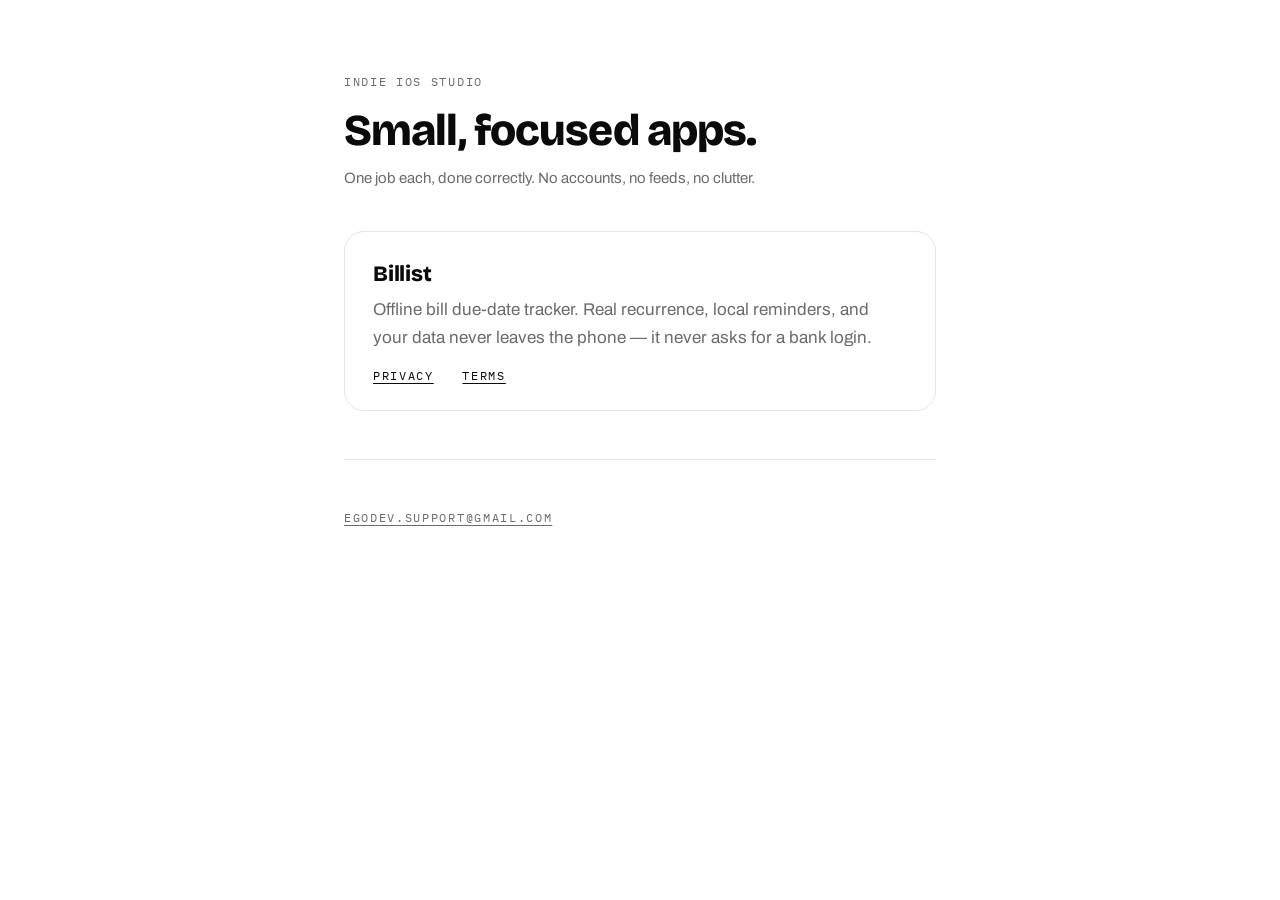
==== index.html @ c688ab7a "Studio legal site: landing + Billist privacy/terms Co-Authored-By: Claude Fable 5 <noreply@anthropic" ====
<!doctype html>
<html lang="en">
<head>
  <meta charset="utf-8" />
  <meta name="viewport" content="width=device-width, initial-scale=1" />
  <title>Jason — Apps</title>
  <meta name="description" content="Small, focused iOS apps. No accounts, no clutter." />
  <link rel="preconnect" href="https://fonts.googleapis.com" />
  <link rel="preconnect" href="https://fonts.gstatic.com" crossorigin />
  <link href="https://fonts.googleapis.com/css2?family=Archivo:wght@400;500&family=Bricolage+Grotesque:wght@800&family=IBM+Plex+Mono:wght@500&display=swap" rel="stylesheet" />
  <link rel="stylesheet" href="/style.css" />
</head>
<body>
  <main>
    <p class="kicker">Indie iOS Studio</p>
    <h1>Small, focused apps.</h1>
    <p class="meta">One job each, done correctly. No accounts, no feeds, no clutter.</p>

    <div class="app">
      <h2>Billist</h2>
      <p>Offline bill due-date tracker. Real recurrence, local reminders, and your data never leaves the phone — it never asks for a bank login.</p>
      <nav>
        <a href="/billist/privacy/">Privacy</a>
        <a href="/billist/terms/">Terms</a>
      </nav>
    </div>

    <hr />
    <footer>
      <a href="mailto:egodev.support@gmail.com">egodev.support@gmail.com</a>
    </footer>
  </main>
</body>
</html>
---- style.css ----
/* Studio legal/landing pages — monochrome, mirrors the app design language. */

:root {
  --bg: #ffffff;
  --ink: #0a0a0a;
  --muted: #6b6b6b;
  --rule: #e5e5e5;
}

@media (prefers-color-scheme: dark) {
  :root {
    --bg: #000000;
    --ink: #f5f5f5;
    --muted: #9a9a9a;
    --rule: #222222;
  }
}

* {
  box-sizing: border-box;
}

body {
  margin: 0;
  background: var(--bg);
  color: var(--ink);
  font-family: 'Archivo', system-ui, -apple-system, sans-serif;
  font-size: 17px;
  line-height: 1.65;
  -webkit-font-smoothing: antialiased;
}

main {
  max-width: 640px;
  margin: 0 auto;
  padding: 72px 24px 96px;
}

.kicker {
  font-family: 'IBM Plex Mono', monospace;
  font-size: 12px;
  letter-spacing: 0.14em;
  text-transform: uppercase;
  color: var(--muted);
  margin: 0 0 16px;
}

h1 {
  font-family: 'Bricolage Grotesque', sans-serif;
  font-weight: 800;
  font-size: 44px;
  line-height: 1.05;
  letter-spacing: -0.02em;
  margin: 0 0 12px;
}

h2 {
  font-family: 'Bricolage Grotesque', sans-serif;
  font-weight: 800;
  font-size: 22px;
  letter-spacing: -0.01em;
  margin: 44px 0 8px;
}

p, li {
  color: var(--ink);
}

.meta {
  color: var(--muted);
  font-size: 15px;
  margin: 0 0 40px;
}

a {
  color: inherit;
  text-underline-offset: 3px;
}

hr {
  border: 0;
  border-top: 1px solid var(--rule);
  margin: 48px 0;
}

footer {
  font-family: 'IBM Plex Mono', monospace;
  font-size: 12px;
  letter-spacing: 0.14em;
  text-transform: uppercase;
  color: var(--muted);
}

footer a {
  color: var(--muted);
}

/* Landing page app cards */
.app {
  border: 1px solid var(--rule);
  border-radius: 20px;
  padding: 24px 28px;
  margin: 16px 0;
}

.app h2 {
  margin: 0 0 4px;
}

.app p {
  margin: 0 0 14px;
  color: var(--muted);
}

.app nav {
  font-family: 'IBM Plex Mono', monospace;
  font-size: 12px;
  letter-spacing: 0.14em;
  text-transform: uppercase;
}

.app nav a {
  margin-right: 20px;
}
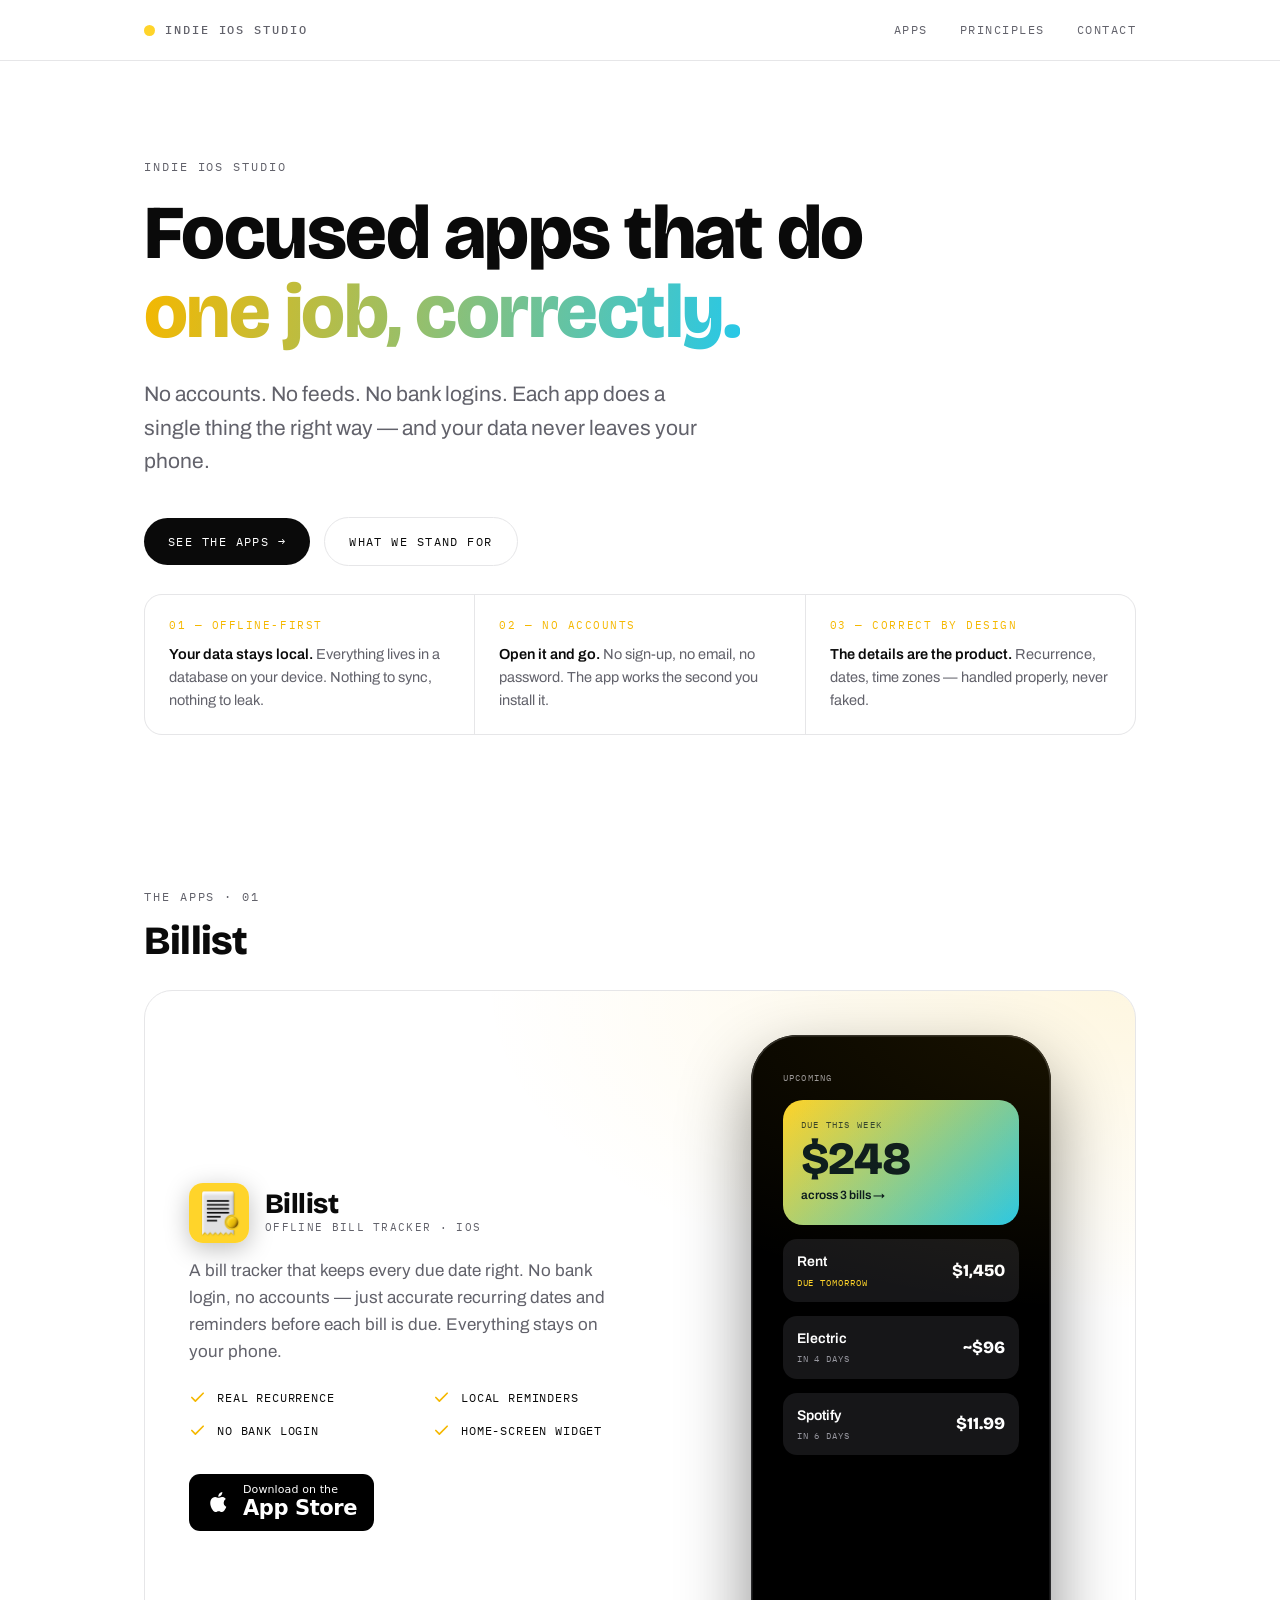
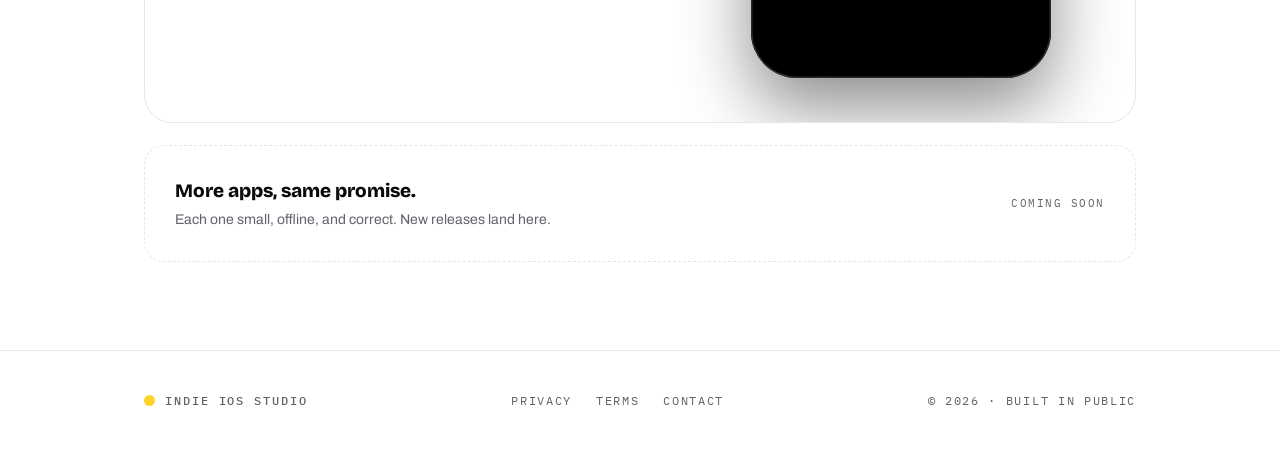
==== commit 613d5481: "Rebuild landing page: hero, principles, Billist showcase Replace the legal-link hub with a real stud" ====
--- a/index.html
+++ b/index.html
@@ -3,32 +3,131 @@
 <head>
   <meta charset="utf-8" />
   <meta name="viewport" content="width=device-width, initial-scale=1" />
-  <title>Jason — Apps</title>
-  <meta name="description" content="Small, focused iOS apps. No accounts, no clutter." />
+  <title>Focused iOS apps — Indie iOS Studio</title>
+  <meta name="description" content="Focused iOS apps that do one job, correctly. No accounts, no feeds, no bank logins — your data never leaves your phone." />
   <link rel="preconnect" href="https://fonts.googleapis.com" />
   <link rel="preconnect" href="https://fonts.gstatic.com" crossorigin />
-  <link href="https://fonts.googleapis.com/css2?family=Archivo:wght@400;500&family=Bricolage+Grotesque:wght@800&family=IBM+Plex+Mono:wght@500&display=swap" rel="stylesheet" />
+  <link href="https://fonts.googleapis.com/css2?family=Archivo:wght@400;500;600&family=Bricolage+Grotesque:wght@700;800&family=IBM+Plex+Mono:wght@500&display=swap" rel="stylesheet" />
   <link rel="stylesheet" href="/style.css" />
 </head>
 <body>
-  <main>
-    <p class="kicker">Indie iOS Studio</p>
-    <h1>Small, focused apps.</h1>
-    <p class="meta">One job each, done correctly. No accounts, no feeds, no clutter.</p>
+  <!-- ============ TOP BAR ============ -->
+  <header>
+    <div class="wrap bar">
+      <div class="brand"><span class="dot"></span> <span class="brand-tag">Indie iOS Studio</span></div>
+      <nav>
+        <a href="#apps">Apps</a>
+        <a href="#about">Principles</a>
+        <a href="mailto:egodev.support@gmail.com">Contact</a>
+      </nav>
+    </div>
+  </header>
 
-    <div class="app">
+  <main class="wrap">
+    <!-- ============ HERO ============ -->
+    <section class="hero">
+      <p class="kicker">Indie iOS Studio</p>
+      <h1>Focused apps that do<br><span class="grad">one job, correctly.</span></h1>
+      <p class="lede">No accounts. No feeds. No bank logins. Each app does a single thing the right way — and your data never leaves your phone.</p>
+      <div class="cta">
+        <a class="btn btn-primary" href="#apps">See the apps →</a>
+        <a class="btn btn-ghost" href="#about">What we stand for</a>
+      </div>
+
+      <!-- principles strip -->
+      <div class="tenets" id="about">
+        <div class="tenet">
+          <div class="n">01 — Offline-first</div>
+          <p><b>Your data stays local.</b> Everything lives in a database on your device. Nothing to sync, nothing to leak.</p>
+        </div>
+        <div class="tenet">
+          <div class="n">02 — No accounts</div>
+          <p><b>Open it and go.</b> No sign-up, no email, no password. The app works the second you install it.</p>
+        </div>
+        <div class="tenet">
+          <div class="n">03 — Correct by design</div>
+          <p><b>The details are the product.</b> Recurrence, dates, time zones — handled properly, never faked.</p>
+        </div>
+      </div>
+    </section>
+
+    <!-- ============ APPS ============ -->
+    <section class="sec" id="apps">
+      <p class="sec-label">The apps · 01</p>
       <h2>Billist</h2>
-      <p>Offline bill due-date tracker. Real recurrence, local reminders, and your data never leaves the phone — it never asks for a bank login.</p>
-      <nav>
+      <div style="height:28px"></div>
+
+      <div class="app">
+        <div class="app-copy">
+          <div class="app-head">
+            <img src="assets/billist-icon.png" alt="Billist app icon" />
+            <div>
+              <h3>Billist</h3>
+              <div class="tag">Offline bill tracker · iOS</div>
+            </div>
+          </div>
+          <p class="pitch">A bill tracker that keeps every due date right. No bank login, no accounts — just accurate recurring dates and reminders before each bill is due. Everything stays on your phone.</p>
+          <div class="features">
+            <div class="feature"><svg viewBox="0 0 24 24" fill="none" stroke="currentColor" stroke-width="2.4" stroke-linecap="round" stroke-linejoin="round"><polyline points="20 6 9 17 4 12"/></svg><span>Real recurrence</span></div>
+            <div class="feature"><svg viewBox="0 0 24 24" fill="none" stroke="currentColor" stroke-width="2.4" stroke-linecap="round" stroke-linejoin="round"><polyline points="20 6 9 17 4 12"/></svg><span>Local reminders</span></div>
+            <div class="feature"><svg viewBox="0 0 24 24" fill="none" stroke="currentColor" stroke-width="2.4" stroke-linecap="round" stroke-linejoin="round"><polyline points="20 6 9 17 4 12"/></svg><span>No bank login</span></div>
+            <div class="feature"><svg viewBox="0 0 24 24" fill="none" stroke="currentColor" stroke-width="2.4" stroke-linecap="round" stroke-linejoin="round"><polyline points="20 6 9 17 4 12"/></svg><span>Home-screen widget</span></div>
+          </div>
+          <div class="app-links">
+            <a class="store" href="#" aria-label="Download Billist on the App Store">
+              <svg width="20" height="20" viewBox="0 0 24 24" fill="currentColor" aria-hidden="true"><path d="M16.36 12.6c-.02-2.3 1.88-3.4 1.96-3.46-1.07-1.56-2.74-1.78-3.33-1.8-1.42-.14-2.77.83-3.49.83-.72 0-1.83-.81-3.01-.79-1.55.02-2.98.9-3.78 2.29-1.61 2.8-.41 6.94 1.16 9.21.77 1.11 1.68 2.36 2.87 2.31 1.15-.05 1.59-.74 2.98-.74 1.39 0 1.78.74 3 .72 1.24-.02 2.02-1.13 2.78-2.25.88-1.29 1.24-2.54 1.26-2.6-.03-.01-2.42-.93-2.43-3.69zM14.1 5.8c.64-.77 1.07-1.85.95-2.92-.92.04-2.03.61-2.69 1.38-.59.68-1.11 1.78-.97 2.83 1.03.08 2.08-.52 2.71-1.29z"/></svg>
+              <span class="txt"><span class="sub">Download on the</span><span class="big">App Store</span></span>
+            </a>
+          </div>
+        </div>
+
+        <!-- phone mock -->
+        <div class="phone">
+          <div class="screen">
+            <div class="scr-label">Upcoming</div>
+            <div class="stathero">
+              <div class="lab">Due this week</div>
+              <div class="num">$248</div>
+              <div class="cap">across 3 bills →</div>
+            </div>
+            <div class="billrow due">
+              <div><div class="nm">Rent</div><div class="dt">Due tomorrow</div></div>
+              <div class="amt">$1,450</div>
+            </div>
+            <div class="billrow">
+              <div><div class="nm">Electric</div><div class="dt">In 4 days</div></div>
+              <div class="amt">~$96</div>
+            </div>
+            <div class="billrow">
+              <div><div class="nm">Spotify</div><div class="dt">In 6 days</div></div>
+              <div class="amt">$11.99</div>
+            </div>
+          </div>
+        </div>
+      </div>
+
+      <!-- more apps placeholder -->
+      <div class="coming">
+        <div>
+          <div class="t">More apps, same promise.</div>
+          <div class="s">Each one small, offline, and correct. New releases land here.</div>
+        </div>
+        <div class="mono">Coming soon</div>
+      </div>
+    </section>
+  </main>
+
+  <!-- ============ FOOTER ============ -->
+  <footer>
+    <div class="wrap foot">
+      <div class="brand"><span class="dot"></span> <span class="brand-tag">Indie iOS Studio</span></div>
+      <nav class="mono foot-nav">
         <a href="/billist/privacy/">Privacy</a>
         <a href="/billist/terms/">Terms</a>
+        <a href="mailto:egodev.support@gmail.com">Contact</a>
       </nav>
+      <div class="mono">© 2026 · Built in public</div>
     </div>
-
-    <hr />
-    <footer>
-      <a href="mailto:egodev.support@gmail.com">egodev.support@gmail.com</a>
-    </footer>
-  </main>
+  </footer>
 </body>
 </html>
--- a/style.css
+++ b/style.css
@@ -1,124 +1,223 @@
-/* Studio legal/landing pages — monochrome, mirrors the app design language. */
-
+/* ============================================================
+   Studio landing + legal pages — monochrome studio base
+   (pure-black dark / white light), with a single accent thread
+   pulled from the Billist coin: amber #FFD42A, and one horizon
+   gradient (amber -> cyan) for the hero flourish.
+   ============================================================ */
 :root {
   --bg: #ffffff;
+  --bg-elev: #f6f6f7;
   --ink: #0a0a0a;
-  --muted: #6b6b6b;
-  --rule: #e5e5e5;
-}
-
+  --muted: #62626b;
+  --rule: #e6e6e8;
+  --accent: #f5b800;          /* coin amber, tuned for light-bg contrast */
+  --accent-2: #27c8e8;        /* horizon cyan */
+  --card: #ffffff;
+}
 @media (prefers-color-scheme: dark) {
   :root {
     --bg: #000000;
+    --bg-elev: #0c0c0d;
     --ink: #f5f5f5;
-    --muted: #9a9a9a;
-    --rule: #222222;
+    --muted: #97979f;
+    --rule: #1d1d1f;
+    --accent: #ffd42a;
+    --accent-2: #27c8e8;
+    --card: #0d0d0e;
   }
 }
-
-* {
-  box-sizing: border-box;
-}
-
+* { box-sizing: border-box; }
+html { scroll-behavior: smooth; }
 body {
   margin: 0;
   background: var(--bg);
   color: var(--ink);
   font-family: 'Archivo', system-ui, -apple-system, sans-serif;
-  font-size: 17px;
-  line-height: 1.65;
+  font-size: 17px; line-height: 1.6;
   -webkit-font-smoothing: antialiased;
-}
-
-main {
-  max-width: 640px;
-  margin: 0 auto;
-  padding: 72px 24px 96px;
-}
+  text-rendering: optimizeLegibility;
+}
+.wrap { max-width: 1040px; margin: 0 auto; padding: 0 24px; }
 
 .kicker {
   font-family: 'IBM Plex Mono', monospace;
-  font-size: 12px;
-  letter-spacing: 0.14em;
-  text-transform: uppercase;
+  font-size: 12px; letter-spacing: 0.16em; text-transform: uppercase;
+  color: var(--muted); margin: 0;
+}
+h1, h2, h3 {
+  font-family: 'Bricolage Grotesque', sans-serif; font-weight: 800;
+  letter-spacing: -0.02em; line-height: 1.04;
+}
+a { color: inherit; }
+
+/* ---------- Top bar ---------- */
+header {
+  position: sticky; top: 0; z-index: 10;
+  backdrop-filter: saturate(160%) blur(14px);
+  background: color-mix(in srgb, var(--bg) 78%, transparent);
+  border-bottom: 1px solid var(--rule);
+}
+.bar { display: flex; align-items: center; justify-content: space-between; height: 60px; }
+.brand {
+  font-family: 'Bricolage Grotesque', sans-serif; font-weight: 800;
+  font-size: 18px; letter-spacing: -0.01em; display: flex; align-items: center; gap: 10px;
+}
+.brand .dot {
+  width: 11px; height: 11px; border-radius: 50%;
+  background: #ffd42a;
+}
+.brand-tag {
+  font-family: 'IBM Plex Mono', monospace; font-weight: 500;
+  font-size: 12px; letter-spacing: 0.16em; text-transform: uppercase;
   color: var(--muted);
-  margin: 0 0 16px;
-}
-
-h1 {
-  font-family: 'Bricolage Grotesque', sans-serif;
-  font-weight: 800;
-  font-size: 44px;
-  line-height: 1.05;
-  letter-spacing: -0.02em;
-  margin: 0 0 12px;
-}
-
-h2 {
-  font-family: 'Bricolage Grotesque', sans-serif;
-  font-weight: 800;
-  font-size: 22px;
-  letter-spacing: -0.01em;
-  margin: 44px 0 8px;
-}
-
-p, li {
-  color: var(--ink);
-}
-
-.meta {
-  color: var(--muted);
-  font-size: 15px;
-  margin: 0 0 40px;
-}
-
-a {
-  color: inherit;
-  text-underline-offset: 3px;
-}
-
-hr {
-  border: 0;
-  border-top: 1px solid var(--rule);
-  margin: 48px 0;
-}
-
-footer {
-  font-family: 'IBM Plex Mono', monospace;
-  font-size: 12px;
-  letter-spacing: 0.14em;
-  text-transform: uppercase;
-  color: var(--muted);
-}
-
-footer a {
-  color: var(--muted);
-}
-
-/* Landing page app cards */
+}
+.bar nav { font-family: 'IBM Plex Mono', monospace; font-size: 12px; letter-spacing: 0.12em; text-transform: uppercase; }
+.bar nav a { color: var(--muted); text-decoration: none; margin-left: 24px; }
+.bar nav a:hover { color: var(--ink); }
+
+/* ---------- Hero ---------- */
+.hero { padding: 96px 0 64px; position: relative; }
+.hero h1 {
+  font-size: clamp(44px, 7vw, 76px);
+  margin: 18px 0 0; max-width: 22ch;
+}
+.hero h1 .grad {
+  background: linear-gradient(100deg, var(--accent), var(--accent-2));
+  -webkit-background-clip: text; background-clip: text; color: transparent;
+}
+.hero .lede {
+  color: var(--muted); font-size: clamp(17px, 2.1vw, 21px);
+  max-width: 48ch; margin: 26px 0 0;
+}
+.hero .cta { display: flex; flex-wrap: wrap; gap: 14px; margin-top: 38px; align-items: center; }
+.btn {
+  font-family: 'IBM Plex Mono', monospace; font-size: 12px; letter-spacing: 0.12em; text-transform: uppercase;
+  text-decoration: none; border-radius: 999px; padding: 14px 24px; display: inline-flex; align-items: center; gap: 9px;
+  transition: transform .12s ease;
+}
+.btn:active { transform: scale(.97); }
+.btn-primary { background: var(--ink); color: var(--bg); }
+.btn-ghost { border: 1px solid var(--rule); color: var(--ink); }
+
+/* ---------- Principles strip ---------- */
+.tenets {
+  display: grid; grid-template-columns: repeat(3, 1fr); gap: 1px;
+  background: var(--rule); border: 1px solid var(--rule); border-radius: 18px; overflow: hidden;
+  margin-top: 28px;
+}
+.tenet { background: var(--bg); padding: 22px 24px; }
+.tenet .n {
+  font-family: 'IBM Plex Mono', monospace; font-size: 11px; letter-spacing: 0.14em;
+  text-transform: uppercase; color: var(--accent); margin-bottom: 8px;
+}
+.tenet p { margin: 0; font-size: 14.5px; color: var(--muted); }
+.tenet b { color: var(--ink); font-weight: 600; font-family: 'Archivo'; }
+
+/* ---------- Section heads ---------- */
+.sec { padding: 88px 0; }
+.sec-label {
+  font-family: 'IBM Plex Mono', monospace; font-size: 12px; letter-spacing: 0.16em;
+  text-transform: uppercase; color: var(--muted); margin: 0 0 14px;
+}
+.sec h2 { font-size: clamp(30px, 4vw, 40px); margin: 0; }
+
+/* ---------- App showcase ---------- */
 .app {
-  border: 1px solid var(--rule);
-  border-radius: 20px;
-  padding: 24px 28px;
-  margin: 16px 0;
-}
-
-.app h2 {
-  margin: 0 0 4px;
-}
-
-.app p {
-  margin: 0 0 14px;
-  color: var(--muted);
-}
-
-.app nav {
-  font-family: 'IBM Plex Mono', monospace;
-  font-size: 12px;
-  letter-spacing: 0.14em;
-  text-transform: uppercase;
-}
-
-.app nav a {
-  margin-right: 20px;
-}
+  display: grid; grid-template-columns: 1.1fr 0.9fr; gap: 56px; align-items: center;
+  border: 1px solid var(--rule); border-radius: 28px; padding: 44px; background: var(--card);
+  position: relative; overflow: hidden;
+}
+.app::before {
+  content: ""; position: absolute; inset: 0; pointer-events: none;
+  background: radial-gradient(120% 80% at 100% 0%, color-mix(in srgb, var(--accent) 12%, transparent), transparent 55%);
+}
+.app-head { display: flex; align-items: center; gap: 16px; margin-bottom: 8px; }
+.app-head img { width: 60px; height: 60px; border-radius: 14px; box-shadow: 0 6px 24px rgba(0,0,0,.25); }
+.app-head h3 { font-size: 28px; margin: 0; }
+.app-head .tag { font-family: 'IBM Plex Mono', monospace; font-size: 11px; letter-spacing: 0.12em; text-transform: uppercase; color: var(--muted); }
+.app .pitch { color: var(--muted); font-size: 17px; margin: 14px 0 22px; max-width: 42ch; }
+.features {
+  display: grid; grid-template-columns: 1fr 1fr; gap: 14px 28px; margin-bottom: 34px; max-width: 460px;
+}
+.feature { display: flex; align-items: center; gap: 11px; }
+.feature svg { width: 17px; height: 17px; flex: none; color: var(--accent); }
+.feature span {
+  font-family: 'IBM Plex Mono', monospace; font-size: 12px; letter-spacing: 0.07em;
+  text-transform: uppercase; color: var(--ink);
+}
+.app-links { display: flex; align-items: center; }
+.store {
+  display: inline-flex; align-items: center; gap: 11px; text-decoration: none;
+  background: #000; color: #fff; border: 1px solid rgba(255,255,255,.22);
+  border-radius: 11px; padding: 9px 16px 10px;
+}
+@media (prefers-color-scheme: light) { .store { border-color: transparent; } }
+.store svg { width: 26px; height: 26px; flex: none; }
+.store .txt { display: flex; flex-direction: column; line-height: 1; }
+.store .sub { font-family: system-ui, -apple-system, sans-serif; font-size: 11px; font-weight: 400; letter-spacing: .01em; line-height: 1.15; }
+.store .big { font-family: system-ui, -apple-system, sans-serif; font-weight: 600; font-size: 21px; line-height: 1.1; letter-spacing: -.02em; }
+
+/* ---------- Phone mock ---------- */
+.phone {
+  width: 300px; justify-self: center; aspect-ratio: 9/19.3;
+  background: #000; border-radius: 46px; padding: 12px;
+  box-shadow: 0 30px 70px rgba(0,0,0,.45), inset 0 0 0 1.5px #2a2a2c;
+}
+.screen {
+  width: 100%; height: 100%; border-radius: 34px; overflow: hidden;
+  background: #000; color: #fff; padding: 24px 20px; display: flex; flex-direction: column; gap: 14px;
+  font-family: 'Archivo';
+}
+.screen .scr-label { font-family: 'IBM Plex Mono'; font-size: 9px; letter-spacing: .14em; text-transform: uppercase; color: #97979f; }
+.stathero {
+  border-radius: 20px; padding: 18px 18px 20px;
+  background: linear-gradient(135deg, #ffd42a, #27c8e8); color: #06181e;
+}
+.stathero .lab { font-family: 'IBM Plex Mono'; font-size: 9px; letter-spacing: .14em; text-transform: uppercase; opacity: .75; }
+.stathero .num { font-family: 'Bricolage Grotesque'; font-weight: 800; font-size: 46px; line-height: 1; margin-top: 4px; letter-spacing: -.02em; }
+.stathero .cap { font-size: 12px; margin-top: 4px; font-weight: 600; }
+.billrow { display: flex; align-items: center; justify-content: space-between; padding: 12px 14px; border-radius: 14px; background: #161618; }
+.billrow .nm { font-weight: 600; font-size: 14px; }
+.billrow .dt { font-family: 'IBM Plex Mono'; font-size: 9px; letter-spacing: .1em; text-transform: uppercase; color: #97979f; margin-top: 2px; }
+.billrow .amt { font-family: 'Bricolage Grotesque'; font-weight: 800; font-size: 17px; }
+.billrow.due .dt { color: #ffd42a; }
+
+/* ---------- More coming ---------- */
+.coming {
+  border: 1px dashed var(--rule); border-radius: 20px; padding: 30px;
+  display: flex; align-items: center; justify-content: space-between; gap: 20px; margin-top: 22px;
+}
+.coming .t { font-family: 'Bricolage Grotesque'; font-weight: 800; font-size: 19px; }
+.coming .s { color: var(--muted); font-size: 14px; margin-top: 2px; }
+.coming .mono { font-family: 'IBM Plex Mono'; font-size: 11px; letter-spacing: .14em; text-transform: uppercase; color: var(--muted); }
+
+/* ---------- Footer ---------- */
+footer { border-top: 1px solid var(--rule); padding: 40px 0 60px; }
+.foot { display: flex; justify-content: space-between; flex-wrap: wrap; gap: 16px; align-items: center; }
+.foot .mono { font-family: 'IBM Plex Mono', monospace; font-size: 12px; letter-spacing: .14em; text-transform: uppercase; color: var(--muted); }
+.foot-nav { display: flex; gap: 24px; }
+.foot a { color: var(--muted); text-decoration: none; }
+.foot a:hover { color: var(--ink); }
+
+@media (max-width: 820px) {
+  .tenets { grid-template-columns: 1fr; }
+  .app { grid-template-columns: 1fr; gap: 36px; padding: 30px; }
+  .phone { order: -1; }
+  .hero { padding: 64px 0 40px; }
+}
+
+/* ============================================================
+   Legal pages (privacy / terms) — long-form prose layout.
+   Kept from the original studio legal stylesheet.
+   ============================================================ */
+.legal { max-width: 680px; margin: 0 auto; padding: 72px 24px 96px; }
+.legal h1 { font-size: 40px; line-height: 1.05; margin: 12px 0 6px; }
+.legal h2 { font-family: 'Bricolage Grotesque', sans-serif; font-weight: 800; font-size: 22px; letter-spacing: -0.01em; margin: 40px 0 8px; }
+.legal p, .legal li { color: var(--ink); }
+.legal .meta { color: var(--muted); font-size: 13px; font-family: 'IBM Plex Mono', monospace; letter-spacing: 0.06em; text-transform: uppercase; }
+.legal a { text-underline-offset: 3px; }
+.legal hr { border: 0; border-top: 1px solid var(--rule); margin: 48px 0; }
+.legal .back { font-family: 'IBM Plex Mono', monospace; font-size: 12px; letter-spacing: 0.14em; text-transform: uppercase; color: var(--muted); text-decoration: none; }
+.legal footer { border: 0; padding: 0; font-family: 'IBM Plex Mono', monospace; font-size: 12px; letter-spacing: 0.14em; text-transform: uppercase; color: var(--muted); }
+.legal footer a { color: var(--muted); }
+.legal footer a:hover { color: var(--ink); }
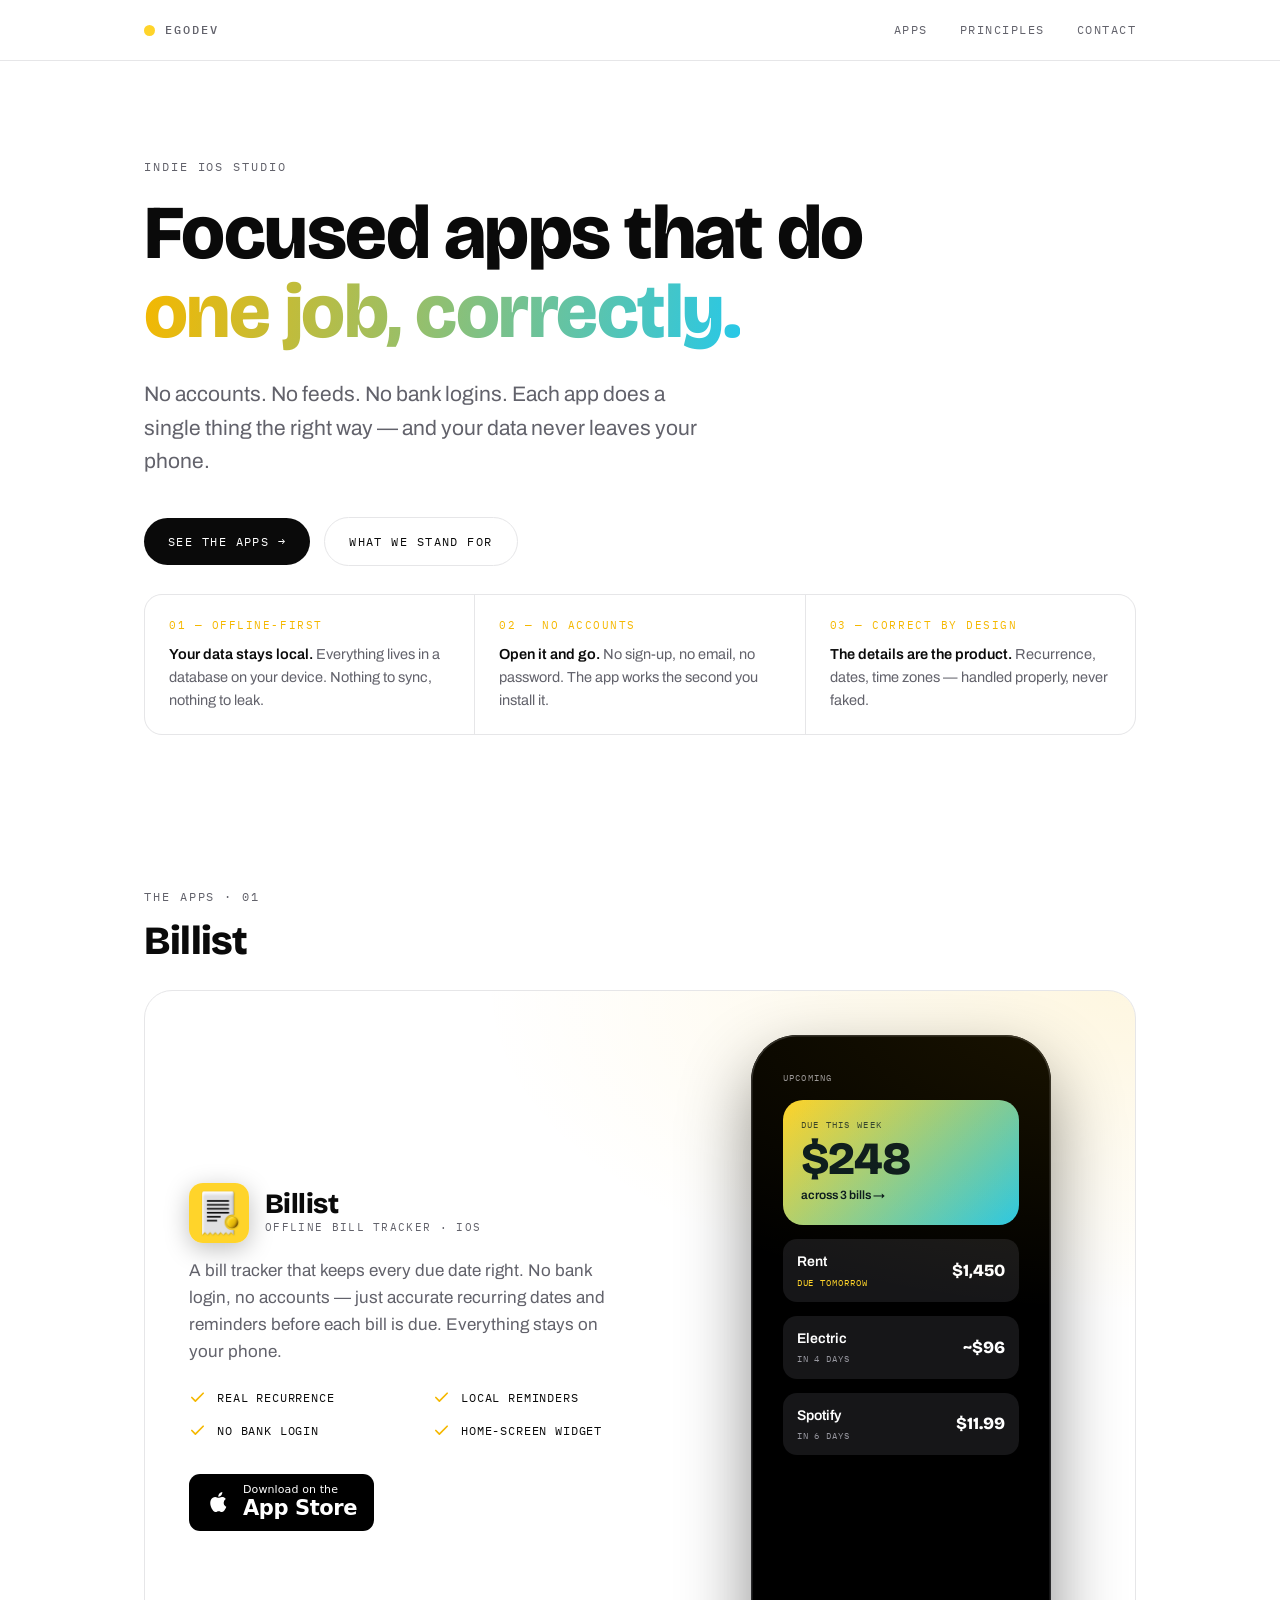
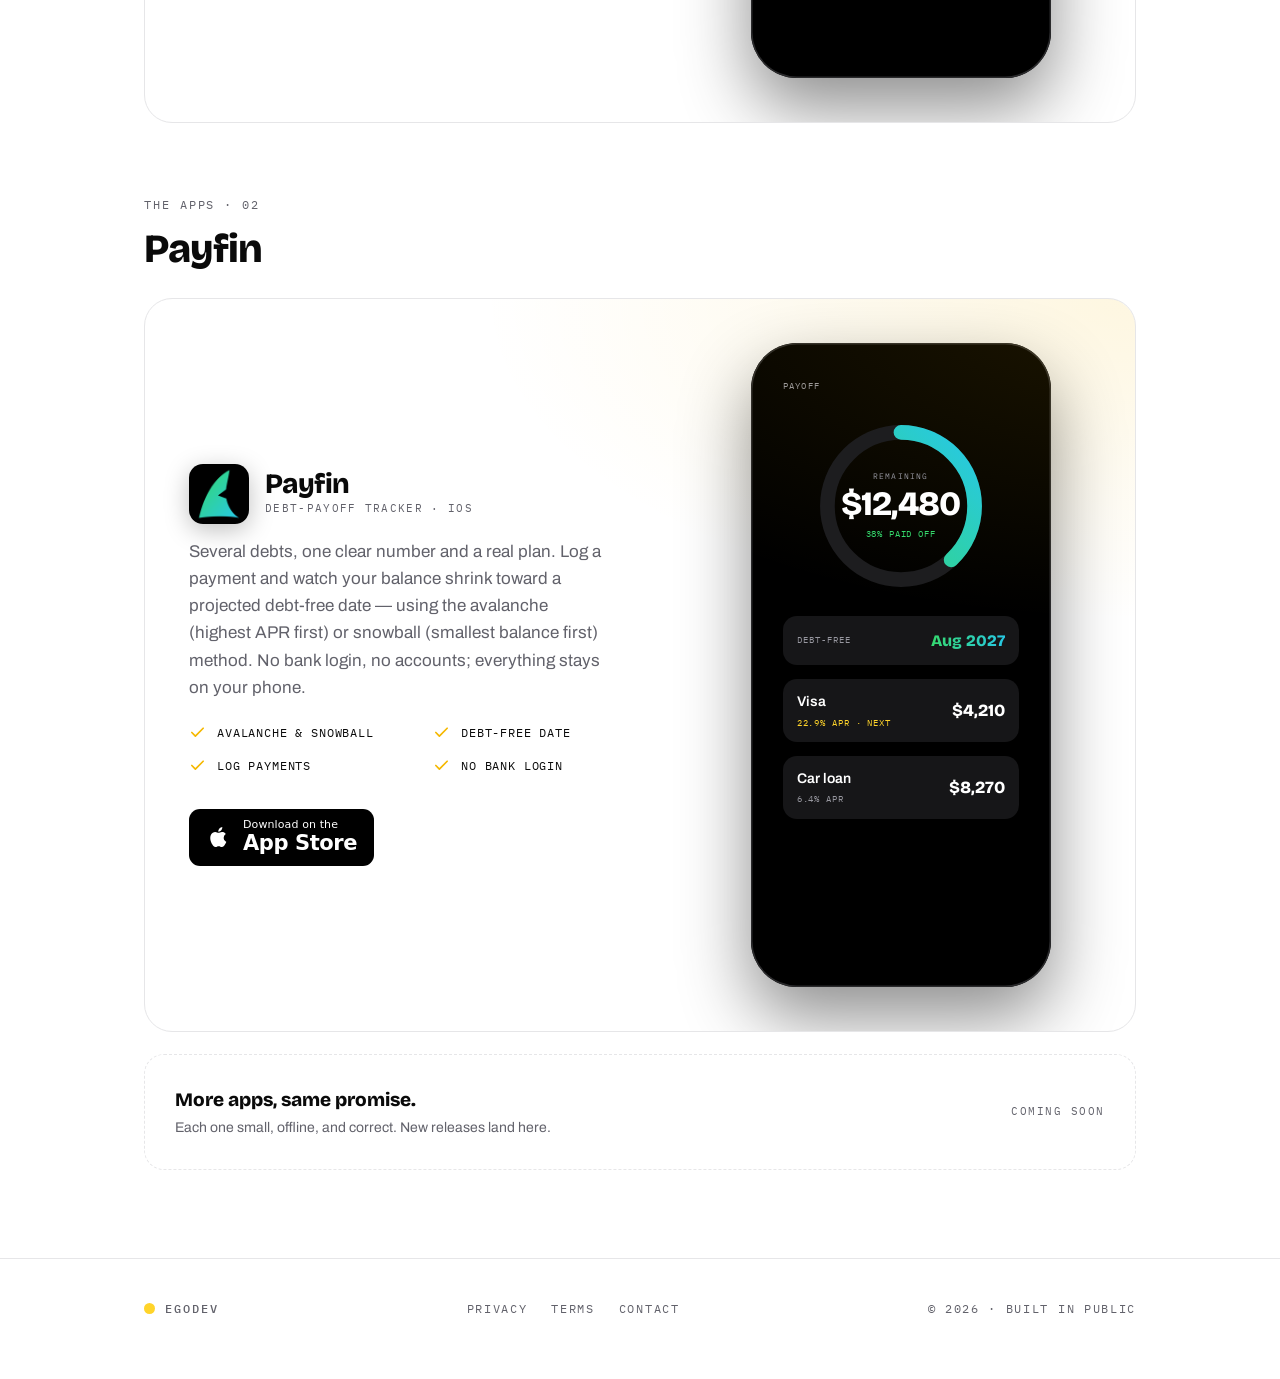
==== commit 65ce3cc6: "Add Payfin to landing page; rebrand studio to EGODEV - Add Payfin showcase (debt-payoff tracker) wit" ====
--- a/index.html
+++ b/index.html
@@ -3,7 +3,7 @@
 <head>
   <meta charset="utf-8" />
   <meta name="viewport" content="width=device-width, initial-scale=1" />
-  <title>Focused iOS apps — Indie iOS Studio</title>
+  <title>Focused iOS apps — EGODEV</title>
   <meta name="description" content="Focused iOS apps that do one job, correctly. No accounts, no feeds, no bank logins — your data never leaves your phone." />
   <link rel="preconnect" href="https://fonts.googleapis.com" />
   <link rel="preconnect" href="https://fonts.gstatic.com" crossorigin />
@@ -14,7 +14,7 @@
   <!-- ============ TOP BAR ============ -->
   <header>
     <div class="wrap bar">
-      <div class="brand"><span class="dot"></span> <span class="brand-tag">Indie iOS Studio</span></div>
+      <div class="brand"><span class="dot"></span> <span class="brand-tag">EGODEV</span></div>
       <nav>
         <a href="#apps">Apps</a>
         <a href="#about">Principles</a>
@@ -106,6 +106,72 @@
         </div>
       </div>
 
+      <div style="height:72px"></div>
+      <p class="sec-label">The apps · 02</p>
+      <h2>Payfin</h2>
+      <div style="height:28px"></div>
+
+      <div class="app">
+        <div class="app-copy">
+          <div class="app-head">
+            <img src="assets/payfin-icon.png" alt="Payfin app icon" />
+            <div>
+              <h3>Payfin</h3>
+              <div class="tag">Debt-payoff tracker · iOS</div>
+            </div>
+          </div>
+          <p class="pitch">Several debts, one clear number and a real plan. Log a payment and watch your balance shrink toward a projected debt-free date — using the avalanche (highest APR first) or snowball (smallest balance first) method. No bank login, no accounts; everything stays on your phone.</p>
+          <div class="features">
+            <div class="feature"><svg viewBox="0 0 24 24" fill="none" stroke="currentColor" stroke-width="2.4" stroke-linecap="round" stroke-linejoin="round"><polyline points="20 6 9 17 4 12"/></svg><span>Avalanche &amp; snowball</span></div>
+            <div class="feature"><svg viewBox="0 0 24 24" fill="none" stroke="currentColor" stroke-width="2.4" stroke-linecap="round" stroke-linejoin="round"><polyline points="20 6 9 17 4 12"/></svg><span>Debt-free date</span></div>
+            <div class="feature"><svg viewBox="0 0 24 24" fill="none" stroke="currentColor" stroke-width="2.4" stroke-linecap="round" stroke-linejoin="round"><polyline points="20 6 9 17 4 12"/></svg><span>Log payments</span></div>
+            <div class="feature"><svg viewBox="0 0 24 24" fill="none" stroke="currentColor" stroke-width="2.4" stroke-linecap="round" stroke-linejoin="round"><polyline points="20 6 9 17 4 12"/></svg><span>No bank login</span></div>
+          </div>
+          <div class="app-links">
+            <a class="store" href="#" aria-label="Download Payfin on the App Store">
+              <svg width="20" height="20" viewBox="0 0 24 24" fill="currentColor" aria-hidden="true"><path d="M16.36 12.6c-.02-2.3 1.88-3.4 1.96-3.46-1.07-1.56-2.74-1.78-3.33-1.8-1.42-.14-2.77.83-3.49.83-.72 0-1.83-.81-3.01-.79-1.55.02-2.98.9-3.78 2.29-1.61 2.8-.41 6.94 1.16 9.21.77 1.11 1.68 2.36 2.87 2.31 1.15-.05 1.59-.74 2.98-.74 1.39 0 1.78.74 3 .72 1.24-.02 2.02-1.13 2.78-2.25.88-1.29 1.24-2.54 1.26-2.6-.03-.01-2.42-.93-2.43-3.69zM14.1 5.8c.64-.77 1.07-1.85.95-2.92-.92.04-2.03.61-2.69 1.38-.59.68-1.11 1.78-.97 2.83 1.03.08 2.08-.52 2.71-1.29z"/></svg>
+              <span class="txt"><span class="sub">Download on the</span><span class="big">App Store</span></span>
+            </a>
+          </div>
+        </div>
+
+        <!-- phone mock -->
+        <div class="phone">
+          <div class="screen payoff">
+            <div class="scr-label">Payoff</div>
+            <div class="ring-box">
+              <svg viewBox="0 0 200 200" aria-hidden="true">
+                <defs>
+                  <linearGradient id="pf" x1="0" y1="0" x2="1" y2="1">
+                    <stop offset="0" stop-color="#35d96b"/>
+                    <stop offset="1" stop-color="#27c8e8"/>
+                  </linearGradient>
+                </defs>
+                <circle cx="100" cy="100" r="80" fill="none" stroke="#1d1d1f" stroke-width="16"/>
+                <circle cx="100" cy="100" r="80" fill="none" stroke="url(#pf)" stroke-width="16" stroke-linecap="round" stroke-dasharray="191 503"/>
+              </svg>
+              <div class="ring-center">
+                <div class="rl">Remaining</div>
+                <div class="rn">$12,480</div>
+                <div class="rp">38% paid off</div>
+              </div>
+            </div>
+            <div class="freedate">
+              <div class="k">Debt-free</div>
+              <div class="v">Aug 2027</div>
+            </div>
+            <div class="billrow due">
+              <div><div class="nm">Visa</div><div class="dt">22.9% APR · next</div></div>
+              <div class="amt">$4,210</div>
+            </div>
+            <div class="billrow">
+              <div><div class="nm">Car loan</div><div class="dt">6.4% APR</div></div>
+              <div class="amt">$8,270</div>
+            </div>
+          </div>
+        </div>
+      </div>
+
       <!-- more apps placeholder -->
       <div class="coming">
         <div>
@@ -120,7 +186,7 @@
   <!-- ============ FOOTER ============ -->
   <footer>
     <div class="wrap foot">
-      <div class="brand"><span class="dot"></span> <span class="brand-tag">Indie iOS Studio</span></div>
+      <div class="brand"><span class="dot"></span> <span class="brand-tag">EGODEV</span></div>
       <nav class="mono foot-nav">
         <a href="/billist/privacy/">Privacy</a>
         <a href="/billist/terms/">Terms</a>
--- a/style.css
+++ b/style.css
@@ -182,6 +182,17 @@
 .billrow .amt { font-family: 'Bricolage Grotesque'; font-weight: 800; font-size: 17px; }
 .billrow.due .dt { color: #ffd42a; }
 
+/* ---------- Payfin payoff-ring mock ---------- */
+.ring-box { position: relative; width: 184px; height: 184px; margin: 6px auto 4px; }
+.ring-box svg { width: 100%; height: 100%; transform: rotate(-90deg); }
+.ring-center { position: absolute; inset: 0; display: flex; flex-direction: column; align-items: center; justify-content: center; }
+.ring-center .rl { font-family: 'IBM Plex Mono'; font-size: 8px; letter-spacing: .14em; text-transform: uppercase; color: #97979f; }
+.ring-center .rn { font-family: 'Bricolage Grotesque'; font-weight: 800; font-size: 34px; line-height: 1; margin-top: 4px; letter-spacing: -.02em; }
+.ring-center .rp { font-family: 'IBM Plex Mono'; font-size: 8.5px; letter-spacing: .1em; text-transform: uppercase; color: #35d96b; margin-top: 6px; }
+.freedate { width: 100%; border-radius: 14px; padding: 12px 14px; background: #161618; display: flex; align-items: center; justify-content: space-between; }
+.freedate .k { font-family: 'IBM Plex Mono'; font-size: 9px; letter-spacing: .12em; text-transform: uppercase; color: #97979f; }
+.freedate .v { font-family: 'Bricolage Grotesque'; font-weight: 800; font-size: 16px; background: linear-gradient(100deg, #35d96b, #27c8e8); -webkit-background-clip: text; background-clip: text; color: transparent; }
+
 /* ---------- More coming ---------- */
 .coming {
   border: 1px dashed var(--rule); border-radius: 20px; padding: 30px;
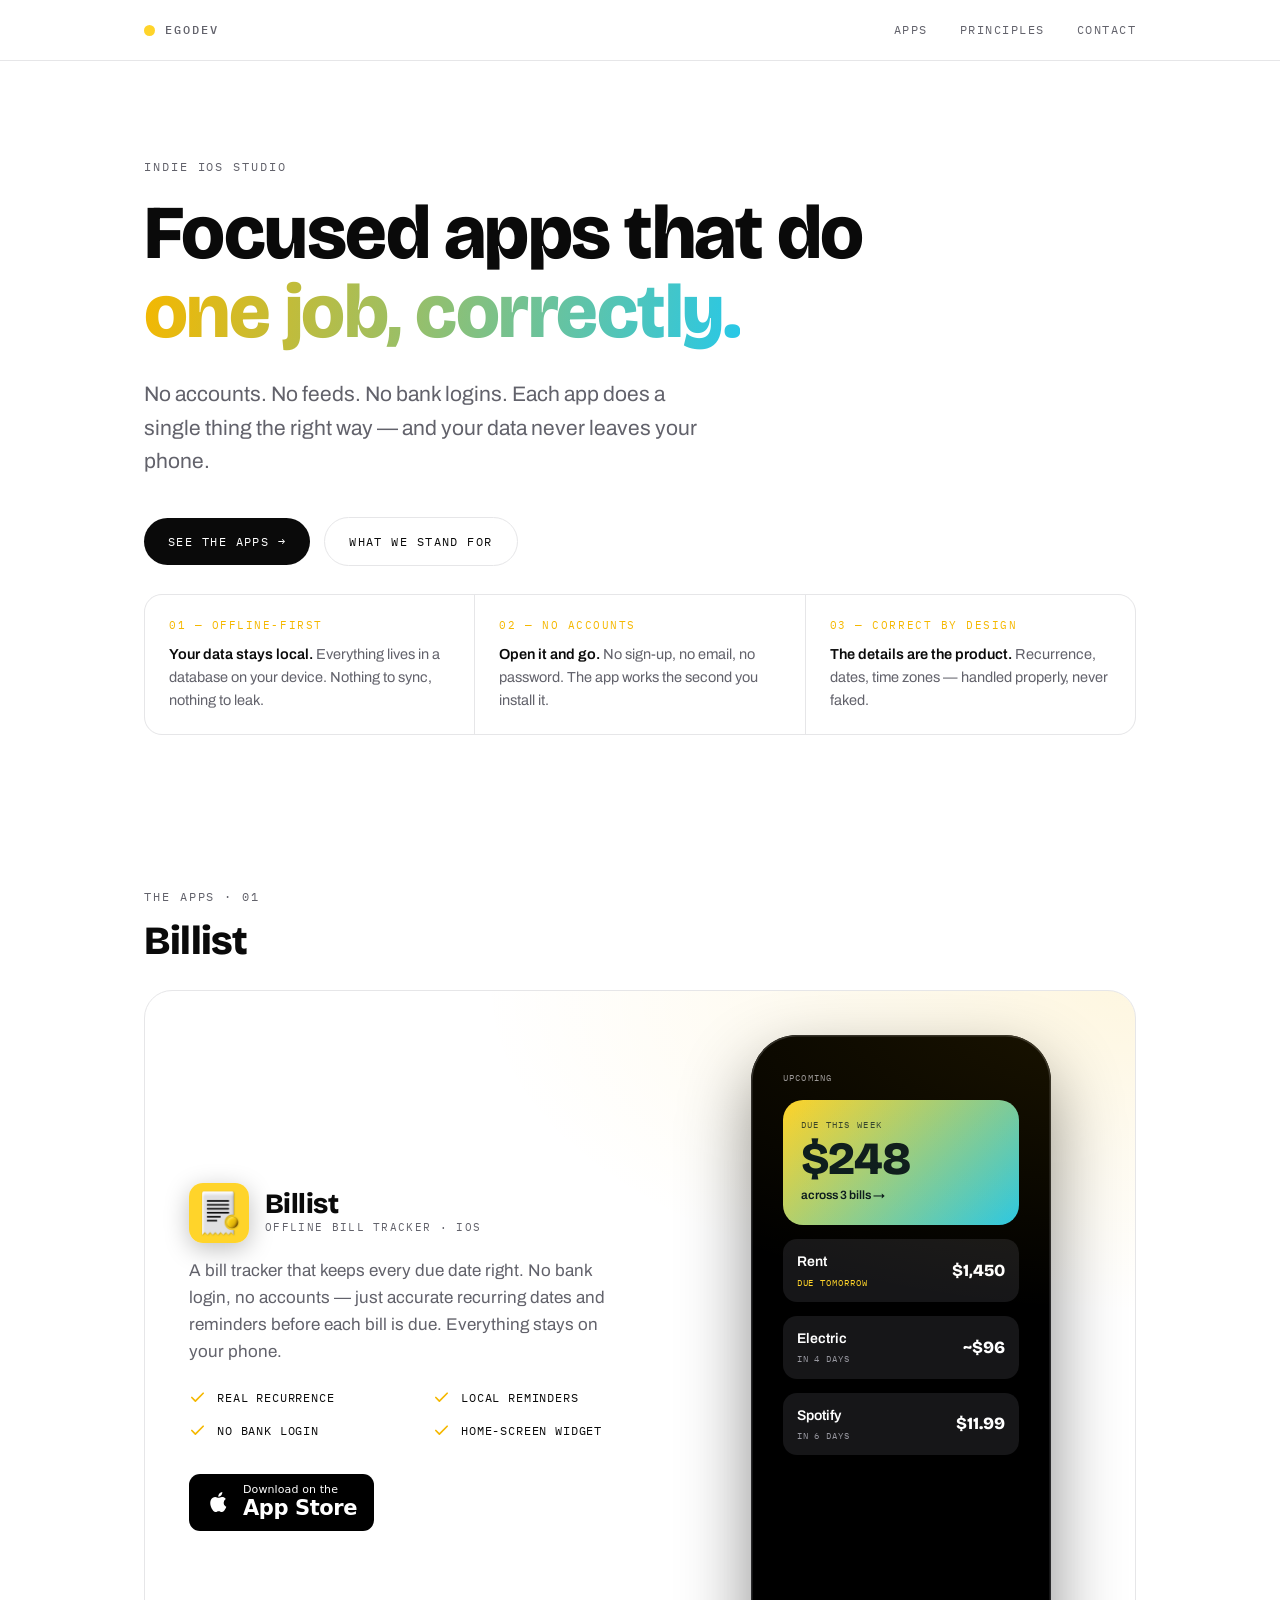
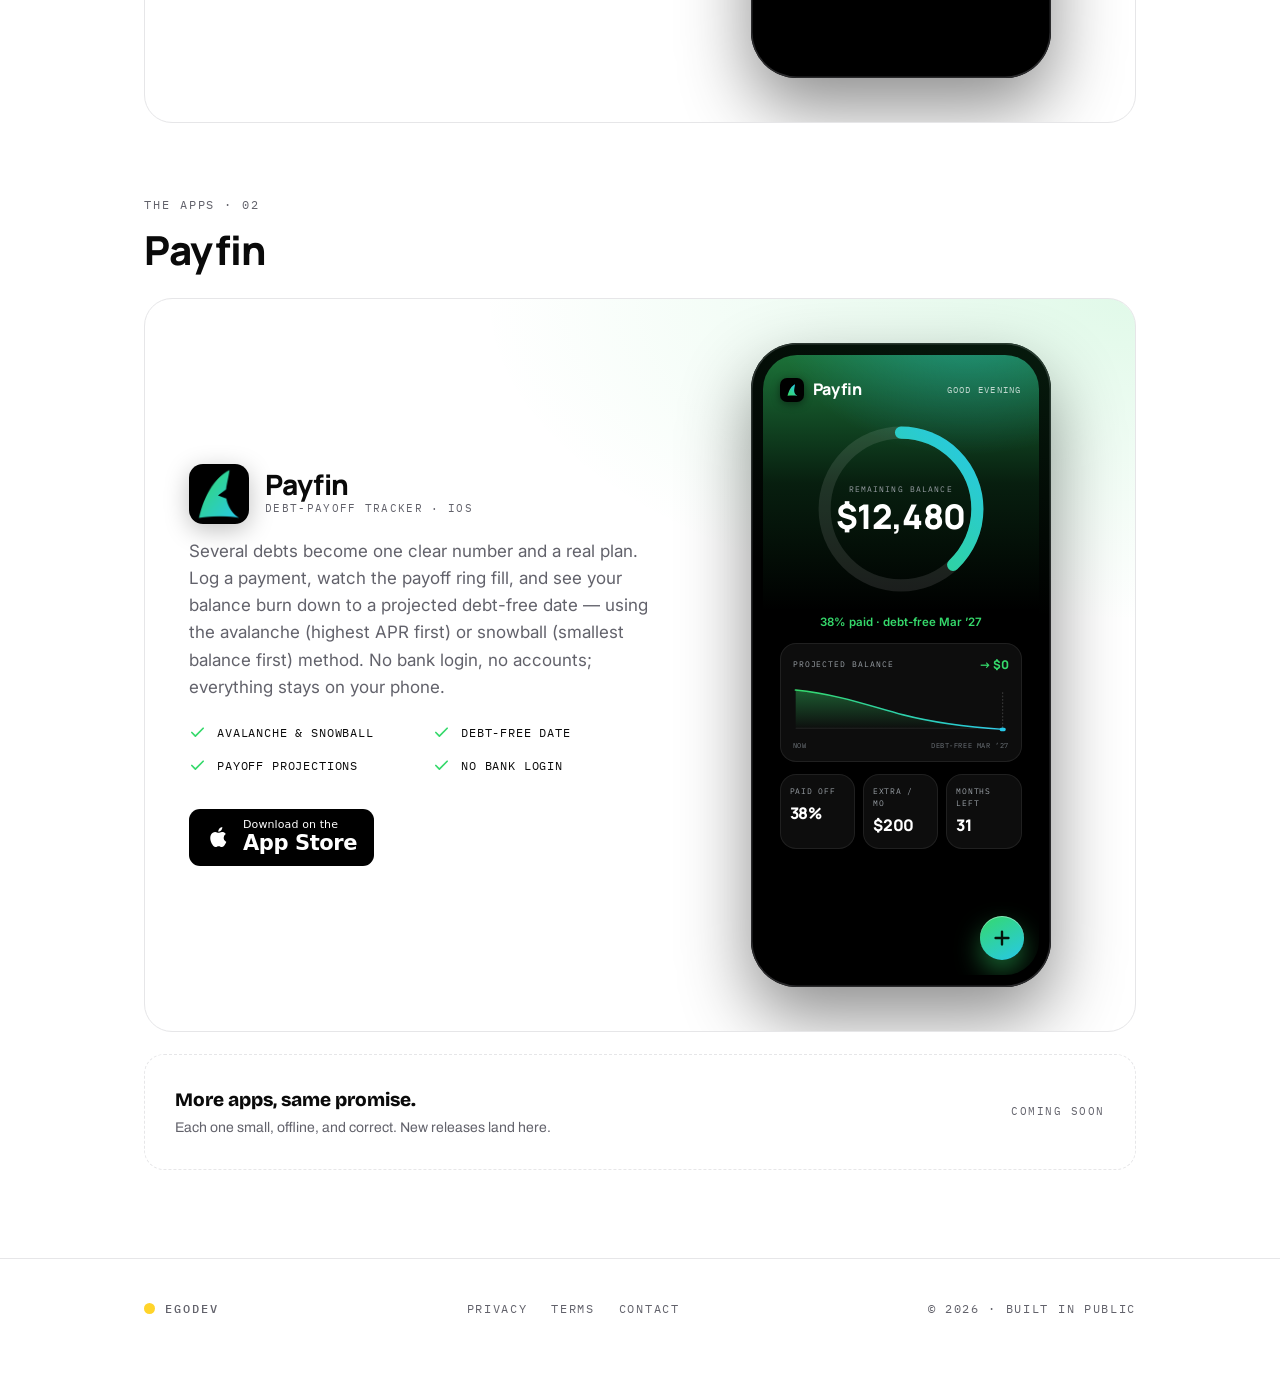
==== commit b538fce9: "Redesign Payfin showcase: real brand skin + burndown graph - Re-skin the Payfin card in its own bran" ====
--- a/index.html
+++ b/index.html
@@ -7,7 +7,7 @@
   <meta name="description" content="Focused iOS apps that do one job, correctly. No accounts, no feeds, no bank logins — your data never leaves your phone." />
   <link rel="preconnect" href="https://fonts.googleapis.com" />
   <link rel="preconnect" href="https://fonts.gstatic.com" crossorigin />
-  <link href="https://fonts.googleapis.com/css2?family=Archivo:wght@400;500;600&family=Bricolage+Grotesque:wght@700;800&family=IBM+Plex+Mono:wght@500&display=swap" rel="stylesheet" />
+  <link href="https://fonts.googleapis.com/css2?family=Archivo:wght@400;500;600&family=Bricolage+Grotesque:wght@700;800&family=Manrope:wght@500;700;800&family=Inter:wght@400;500;600;700&family=IBM+Plex+Mono:wght@500;600&display=swap" rel="stylesheet" />
   <link rel="stylesheet" href="/style.css" />
 </head>
 <body>
@@ -108,10 +108,10 @@
 
       <div style="height:72px"></div>
       <p class="sec-label">The apps · 02</p>
-      <h2>Payfin</h2>
+      <h2 class="pf-h2">Payfin</h2>
       <div style="height:28px"></div>
 
-      <div class="app">
+      <div class="app pf">
         <div class="app-copy">
           <div class="app-head">
             <img src="assets/payfin-icon.png" alt="Payfin app icon" />
@@ -120,11 +120,11 @@
               <div class="tag">Debt-payoff tracker · iOS</div>
             </div>
           </div>
-          <p class="pitch">Several debts, one clear number and a real plan. Log a payment and watch your balance shrink toward a projected debt-free date — using the avalanche (highest APR first) or snowball (smallest balance first) method. No bank login, no accounts; everything stays on your phone.</p>
+          <p class="pitch">Several debts become one clear number and a real plan. Log a payment, watch the payoff ring fill, and see your balance burn down to a projected debt-free date — using the avalanche (highest APR first) or snowball (smallest balance first) method. No bank login, no accounts; everything stays on your phone.</p>
           <div class="features">
             <div class="feature"><svg viewBox="0 0 24 24" fill="none" stroke="currentColor" stroke-width="2.4" stroke-linecap="round" stroke-linejoin="round"><polyline points="20 6 9 17 4 12"/></svg><span>Avalanche &amp; snowball</span></div>
             <div class="feature"><svg viewBox="0 0 24 24" fill="none" stroke="currentColor" stroke-width="2.4" stroke-linecap="round" stroke-linejoin="round"><polyline points="20 6 9 17 4 12"/></svg><span>Debt-free date</span></div>
-            <div class="feature"><svg viewBox="0 0 24 24" fill="none" stroke="currentColor" stroke-width="2.4" stroke-linecap="round" stroke-linejoin="round"><polyline points="20 6 9 17 4 12"/></svg><span>Log payments</span></div>
+            <div class="feature"><svg viewBox="0 0 24 24" fill="none" stroke="currentColor" stroke-width="2.4" stroke-linecap="round" stroke-linejoin="round"><polyline points="20 6 9 17 4 12"/></svg><span>Payoff projections</span></div>
             <div class="feature"><svg viewBox="0 0 24 24" fill="none" stroke="currentColor" stroke-width="2.4" stroke-linecap="round" stroke-linejoin="round"><polyline points="20 6 9 17 4 12"/></svg><span>No bank login</span></div>
           </div>
           <div class="app-links">
@@ -135,38 +135,62 @@
           </div>
         </div>
 
-        <!-- phone mock -->
+        <!-- phone mock: Payfin Home — mesh hero + payoff ring + burndown -->
         <div class="phone">
-          <div class="screen payoff">
-            <div class="scr-label">Payoff</div>
-            <div class="ring-box">
-              <svg viewBox="0 0 200 200" aria-hidden="true">
-                <defs>
-                  <linearGradient id="pf" x1="0" y1="0" x2="1" y2="1">
-                    <stop offset="0" stop-color="#35d96b"/>
-                    <stop offset="1" stop-color="#27c8e8"/>
-                  </linearGradient>
-                </defs>
-                <circle cx="100" cy="100" r="80" fill="none" stroke="#1d1d1f" stroke-width="16"/>
-                <circle cx="100" cy="100" r="80" fill="none" stroke="url(#pf)" stroke-width="16" stroke-linecap="round" stroke-dasharray="191 503"/>
-              </svg>
-              <div class="ring-center">
-                <div class="rl">Remaining</div>
-                <div class="rn">$12,480</div>
-                <div class="rp">38% paid off</div>
-              </div>
-            </div>
-            <div class="freedate">
-              <div class="k">Debt-free</div>
-              <div class="v">Aug 2027</div>
-            </div>
-            <div class="billrow due">
-              <div><div class="nm">Visa</div><div class="dt">22.9% APR · next</div></div>
-              <div class="amt">$4,210</div>
-            </div>
-            <div class="billrow">
-              <div><div class="nm">Car loan</div><div class="dt">6.4% APR</div></div>
-              <div class="amt">$8,270</div>
+          <div class="screen pf-screen">
+            <div class="pf-mesh"></div>
+            <div class="pf-body">
+              <div class="pf-top">
+                <div class="pf-brand">
+                  <span class="pf-fin">
+                    <svg viewBox="0 0 512 512" aria-hidden="true"><defs><linearGradient id="finm" x1="0.15" y1="1" x2="0.85" y2="0.05"><stop offset="0" stop-color="#35D96B"/><stop offset="1" stop-color="#27C8E8"/></linearGradient></defs><path fill="url(#finm)" d="M 152 392 C 182 256 248 158 326 120 C 322 172 306 226 306 270 C 306 322 328 364 380 392 C 330 380 224 380 152 392 Z"/></svg>
+                  </span>
+                  Payfin
+                </div>
+                <div class="pf-date">Good evening</div>
+              </div>
+
+              <div class="pf-ringwrap">
+                <svg viewBox="0 0 212 212" aria-hidden="true">
+                  <defs><linearGradient id="payg" x1="0" y1="0" x2="1" y2="1"><stop offset="0" stop-color="#35D96B"/><stop offset="1" stop-color="#27C8E8"/></linearGradient></defs>
+                  <circle cx="106" cy="106" r="88" fill="none" stroke="rgba(255,255,255,.10)" stroke-width="14"/>
+                  <circle cx="106" cy="106" r="88" fill="none" stroke="url(#payg)" stroke-width="14" stroke-linecap="round" stroke-dasharray="553" stroke-dashoffset="343" transform="rotate(-90 106 106)">
+                    <animate attributeName="stroke-dashoffset" from="553" to="343" dur="1.3s" fill="freeze" calcMode="spline" keySplines="0.22 1 0.36 1" keyTimes="0;1"/>
+                  </circle>
+                </svg>
+                <div class="pf-ringc">
+                  <div class="rl">Remaining balance</div>
+                  <div class="rn">$12,480</div>
+                </div>
+              </div>
+              <div class="pf-ringsub">38% paid · debt-free Mar ’27</div>
+
+              <!-- burndown chart: balance falling to $0 at the debt-free date -->
+              <div class="pf-chart">
+                <div class="pf-chart-h"><span class="k">Projected balance</span><span class="v">→ $0</span></div>
+                <svg viewBox="0 0 240 96" preserveAspectRatio="none" aria-hidden="true">
+                  <defs>
+                    <linearGradient id="bdfill" x1="0" y1="0" x2="0" y2="1"><stop offset="0" stop-color="#35D96B" stop-opacity="0.38"/><stop offset="1" stop-color="#35D96B" stop-opacity="0"/></linearGradient>
+                    <linearGradient id="bdline" x1="0" y1="0" x2="1" y2="0"><stop offset="0" stop-color="#35D96B"/><stop offset="1" stop-color="#27C8E8"/></linearGradient>
+                  </defs>
+                  <path d="M3,16 C52,24 88,46 122,60 C156,74 196,82 233,86 L233,84 L3,84 Z" fill="url(#bdfill)"/>
+                  <path d="M3,16 C52,24 88,46 122,60 C156,74 196,82 233,86" fill="none" stroke="url(#bdline)" stroke-width="2.6" stroke-linecap="round"/>
+                  <line x1="3" y1="84" x2="233" y2="84" stroke="rgba(255,255,255,.12)" stroke-width="1"/>
+                  <line x1="233" y1="20" x2="233" y2="84" stroke="rgba(255,255,255,.28)" stroke-width="1" stroke-dasharray="3 3"/>
+                  <circle cx="233" cy="86" r="3.4" fill="#27C8E8"/>
+                </svg>
+                <div class="pf-chart-x"><span>Now</span><span>Debt-free Mar ’27</span></div>
+              </div>
+
+              <div class="pf-stats">
+                <div class="pf-stat"><div class="k">Paid off</div><div class="v">38%</div></div>
+                <div class="pf-stat"><div class="k">Extra / mo</div><div class="v">$200</div></div>
+                <div class="pf-stat"><div class="k">Months left</div><div class="v">31</div></div>
+              </div>
+
+              <button class="pf-fab" aria-hidden="true">
+                <svg viewBox="0 0 24 24" fill="none" stroke="currentColor" stroke-width="2.6" stroke-linecap="round"><path d="M12 5v14M5 12h14"/></svg>
+              </button>
             </div>
           </div>
         </div>
--- a/style.css
+++ b/style.css
@@ -182,16 +182,73 @@
 .billrow .amt { font-family: 'Bricolage Grotesque'; font-weight: 800; font-size: 17px; }
 .billrow.due .dt { color: #ffd42a; }
 
-/* ---------- Payfin payoff-ring mock ---------- */
-.ring-box { position: relative; width: 184px; height: 184px; margin: 6px auto 4px; }
-.ring-box svg { width: 100%; height: 100%; transform: rotate(-90deg); }
-.ring-center { position: absolute; inset: 0; display: flex; flex-direction: column; align-items: center; justify-content: center; }
-.ring-center .rl { font-family: 'IBM Plex Mono'; font-size: 8px; letter-spacing: .14em; text-transform: uppercase; color: #97979f; }
-.ring-center .rn { font-family: 'Bricolage Grotesque'; font-weight: 800; font-size: 34px; line-height: 1; margin-top: 4px; letter-spacing: -.02em; }
-.ring-center .rp { font-family: 'IBM Plex Mono'; font-size: 8.5px; letter-spacing: .1em; text-transform: uppercase; color: #35d96b; margin-top: 6px; }
-.freedate { width: 100%; border-radius: 14px; padding: 12px 14px; background: #161618; display: flex; align-items: center; justify-content: space-between; }
-.freedate .k { font-family: 'IBM Plex Mono'; font-size: 9px; letter-spacing: .12em; text-transform: uppercase; color: #97979f; }
-.freedate .v { font-family: 'Bricolage Grotesque'; font-weight: 800; font-size: 16px; background: linear-gradient(100deg, #35d96b, #27c8e8); -webkit-background-clip: text; background-clip: text; color: transparent; }
+/* ============================================================
+   Payfin showcase — its OWN brand skin (green→cyan accent,
+   Manrope display / Inter body), scoped under .pf so it never
+   touches the studio/Billist look.
+   ============================================================ */
+.app.pf { --pf-accent: #35D96B; --pf-accent-2: #27C8E8; }
+.app.pf::before {
+  background: radial-gradient(120% 80% at 100% 0%, color-mix(in srgb, var(--pf-accent) 15%, transparent), transparent 55%);
+}
+.pf-h2, .app.pf .app-head h3 {
+  font-family: 'Manrope', sans-serif; font-weight: 800; letter-spacing: -0.02em;
+}
+.app.pf .pitch { font-family: 'Inter', system-ui, sans-serif; }
+.app.pf .feature svg { color: var(--pf-accent); }
+
+/* ---- phone screen: mesh hero ---- */
+.pf-screen { padding: 0; position: relative; background: #000; font-family: 'Inter', system-ui, sans-serif; }
+.pf-mesh {
+  position: absolute; left: 0; right: 0; top: 0; height: 47%; pointer-events: none;
+  background:
+    radial-gradient(120% 85% at 74% -15%, rgba(39,200,232,.42), transparent 58%),
+    linear-gradient(180deg, rgba(53,217,107,.52) 0%, rgba(53,217,107,.14) 44%, transparent 88%);
+}
+.pf-body { position: relative; z-index: 1; height: 100%; padding: 22px 17px 18px; display: flex; flex-direction: column; gap: 12px; }
+
+/* ---- top bar ---- */
+.pf-top { display: flex; align-items: center; justify-content: space-between; }
+.pf-brand { display: flex; align-items: center; gap: 9px; font-family: 'Manrope', sans-serif; font-weight: 800; font-size: 16px; letter-spacing: -.01em; color: #fff; }
+.pf-fin { width: 24px; height: 24px; border-radius: 7px; background: #000; display: grid; place-items: center; box-shadow: 0 2px 8px rgba(0,0,0,.45); padding: 1px; }
+.pf-fin svg { width: 100%; height: 100%; display: block; }
+.pf-date { font-family: 'IBM Plex Mono', monospace; font-size: 9px; letter-spacing: .14em; text-transform: uppercase; color: rgba(255,255,255,.72); }
+
+/* ---- payoff ring ---- */
+.pf-ringwrap { position: relative; width: 184px; height: 184px; margin: 2px auto 0; display: grid; place-items: center; }
+.pf-ringwrap svg { position: absolute; inset: 0; width: 100%; height: 100%; }
+.pf-ringc { text-align: center; z-index: 2; }
+.pf-ringc .rl { font-family: 'IBM Plex Mono', monospace; font-size: 8px; letter-spacing: .14em; text-transform: uppercase; color: #9aa0a6; }
+.pf-ringc .rn { font-family: 'Manrope', sans-serif; font-weight: 800; font-size: 34px; line-height: 1.04; margin-top: 3px; letter-spacing: -.02em; color: #fff; }
+.pf-ringsub { text-align: center; font-family: 'Inter', sans-serif; font-size: 11.5px; font-weight: 600; color: #35D96B; }
+
+/* ---- glass cards (chart + stats) ---- */
+.pf-chart, .pf-stat {
+  background: rgba(255,255,255,.05); border: 1px solid rgba(255,255,255,.08);
+  border-radius: 16px;
+}
+.pf-chart { padding: 11px 12px 9px; }
+.pf-chart-h { display: flex; align-items: center; justify-content: space-between; margin-bottom: 7px; }
+.pf-chart-h .k { font-family: 'IBM Plex Mono', monospace; font-size: 8px; letter-spacing: .12em; text-transform: uppercase; color: #9aa0a6; }
+.pf-chart-h .v { font-family: 'Manrope', sans-serif; font-weight: 800; font-size: 12px; color: #35D96B; }
+.pf-chart svg { width: 100%; height: 54px; display: block; }
+.pf-chart-x { display: flex; justify-content: space-between; margin-top: 5px; }
+.pf-chart-x span { font-family: 'IBM Plex Mono', monospace; font-size: 7px; letter-spacing: .08em; text-transform: uppercase; color: #6e747a; }
+
+/* ---- 3-up stat row ---- */
+.pf-stats { display: grid; grid-template-columns: repeat(3, 1fr); gap: 8px; }
+.pf-stat { padding: 10px 9px; }
+.pf-stat .k { font-family: 'IBM Plex Mono', monospace; font-size: 7.5px; letter-spacing: .1em; text-transform: uppercase; color: #9aa0a6; }
+.pf-stat .v { font-family: 'Manrope', sans-serif; font-weight: 800; font-size: 16px; color: #fff; margin-top: 4px; letter-spacing: -.01em; }
+
+/* ---- FAB ---- */
+.pf-fab {
+  position: absolute; right: 15px; bottom: 15px; width: 44px; height: 44px; border-radius: 50%;
+  border: none; cursor: default; color: #06140A; display: grid; place-items: center; z-index: 3;
+  background: linear-gradient(150deg, #35D96B, #27C8E8);
+  box-shadow: 0 12px 26px rgba(53,217,107,.45), inset 0 1px 0 rgba(255,255,255,.4);
+}
+.pf-fab svg { width: 22px; height: 22px; }
 
 /* ---------- More coming ---------- */
 .coming {
